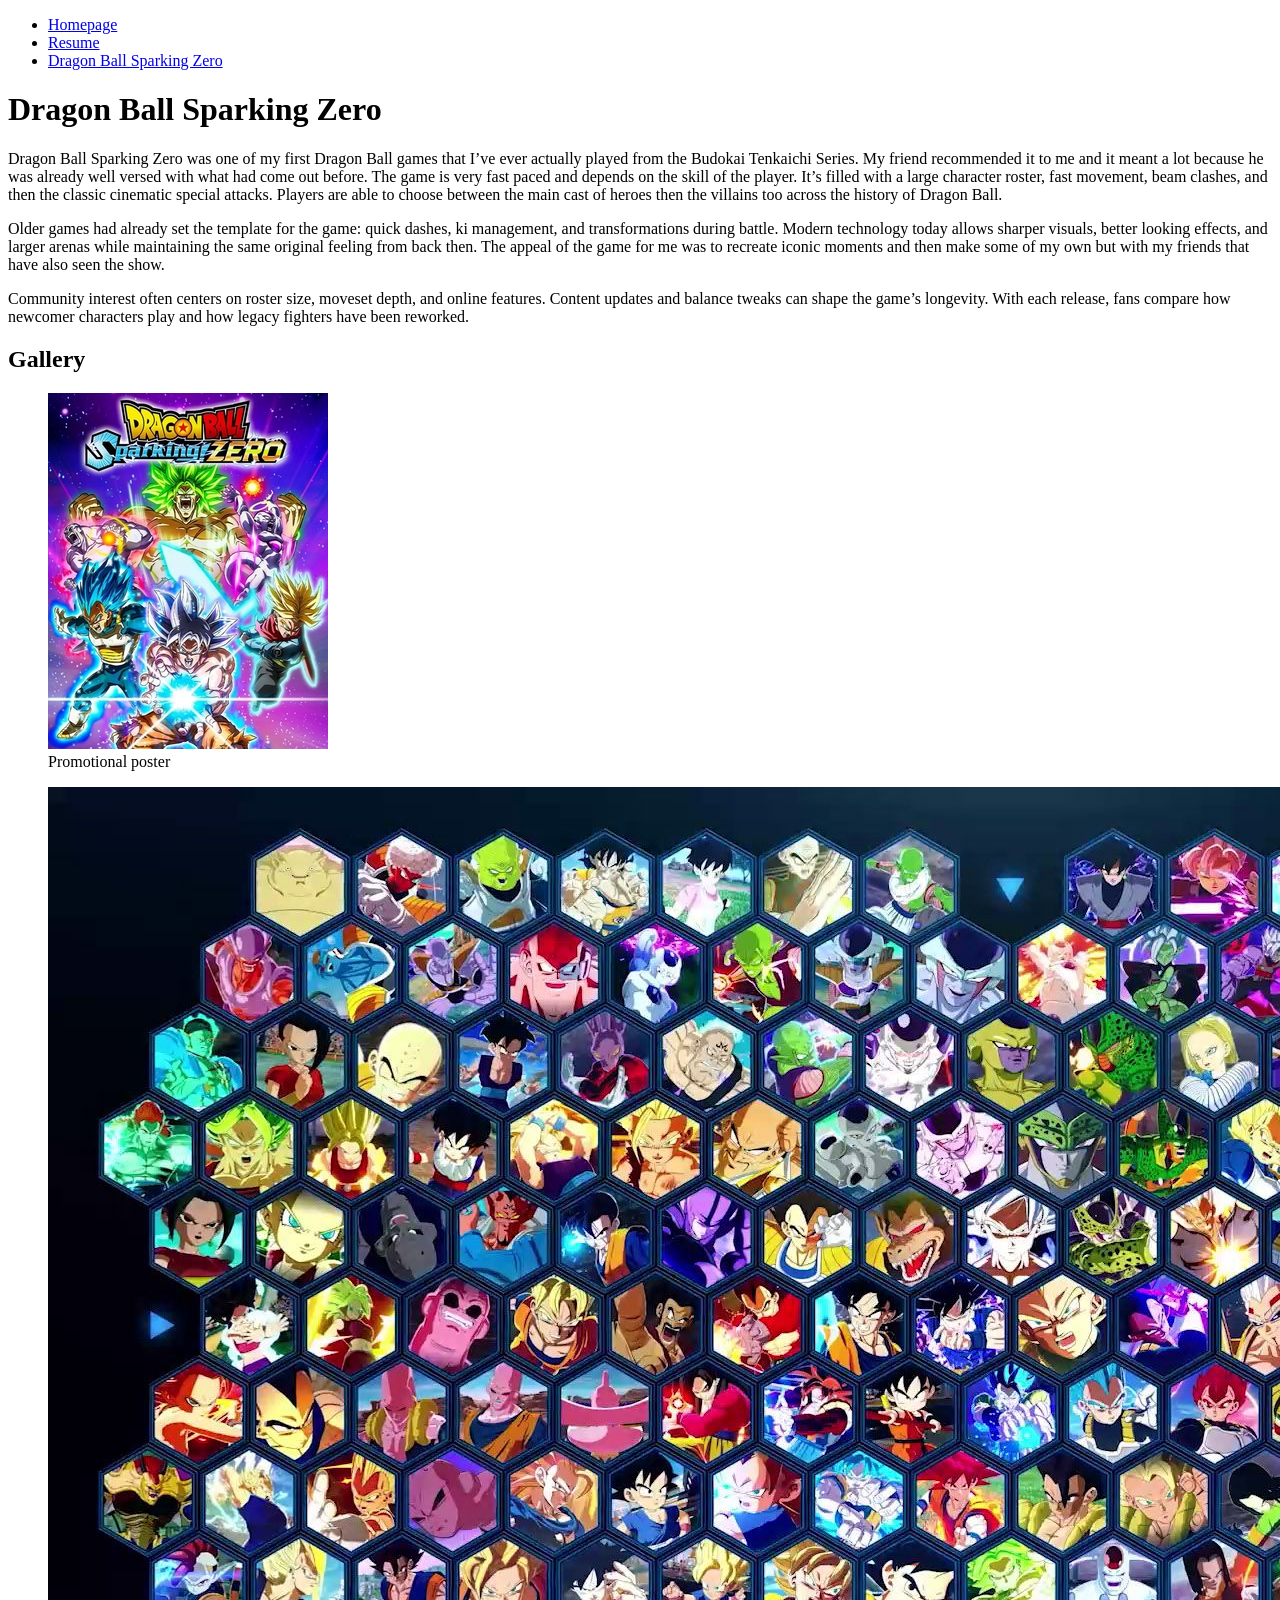
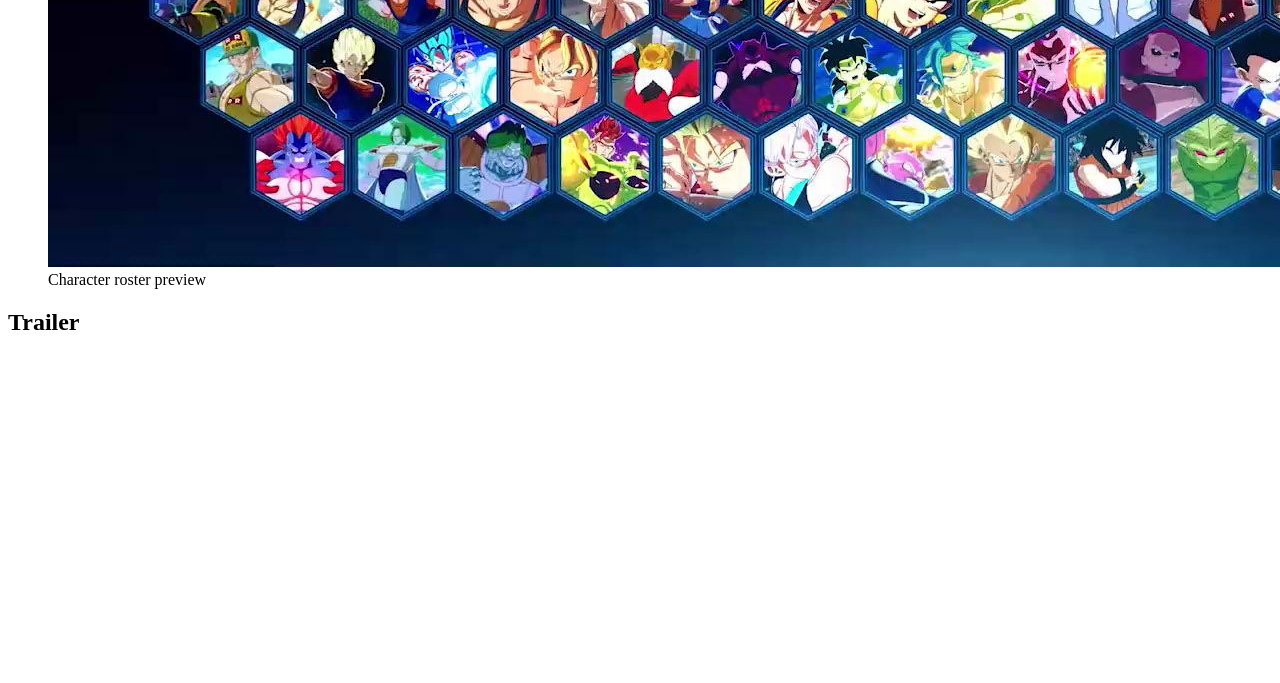
==== page3.html @ 7d8c7942 "Initial commit for Project 1" ====
<!DOCTYPE html>
<html lang="en">
<head>
  <meta charset="UTF-8">
  <title>Dragon Ball Sparking Zero</title>
</head>
<body>
  <header>
    <nav>
      <ul>
        <li><a href="index.html">Homepage</a></li>
        <li><a href="resume.html">Resume</a></li>
        <li><a href="page3.html">Dragon Ball Sparking Zero</a></li>
      </ul>
    </nav>
  </header>

  <main>
    <h1>Dragon Ball Sparking Zero</h1>
    <p>Dragon Ball Sparking Zero was one of my first Dragon Ball games that I’ve ever actually played from the Budokai Tenkaichi Series. My friend recommended it to me and it meant a lot because he was already well versed with what had come out before. The game is very fast paced and depends on the skill of the player. It’s filled with a large character roster, fast movement, beam clashes, and then the classic cinematic special attacks. Players are able to choose between the main cast of heroes then the villains too across the history of Dragon Ball.</p>

    <p>Older games had already set the template for the game: quick dashes, ki management, and transformations during battle. Modern technology today allows sharper visuals, better looking effects, and larger arenas while maintaining the same original feeling from back then. The appeal of the game for me was to recreate iconic moments and then make some of my own but with my friends that have also seen the show.</p>

    <p>Community interest often centers on roster size, moveset depth, and online features. Content updates and balance tweaks can shape the game’s longevity. With each release, fans compare how newcomer characters play and how legacy fighters have been reworked.</p>

    <h2>Gallery</h2>
    <figure>
      <img src="images/DBSZ1.jpg" alt="Poster art for Dragon Ball Sparking Zero featuring several main characters">
      <figcaption>Promotional poster</figcaption>
    </figure>
    <figure>
      <img src="images/DBSZ2.jpg" alt="Character selection grid featuring many Dragon Ball fighters">
      <figcaption>Character roster preview</figcaption>
    </figure>

    <h2>Trailer</h2>
    <iframe
      src="https://www.youtube.com/embed/gL6Mx6bHnPc"
      title="Dragon Ball Sparking Zero Trailer"
      width="560"
      height="315"
      frameborder="0"
      allow="accelerometer; autoplay; clipboard-write; encrypted-media; gyroscope; picture-in-picture; web-share"
      allowfullscreen>
    </iframe>
  </main>
</body>
</html>  
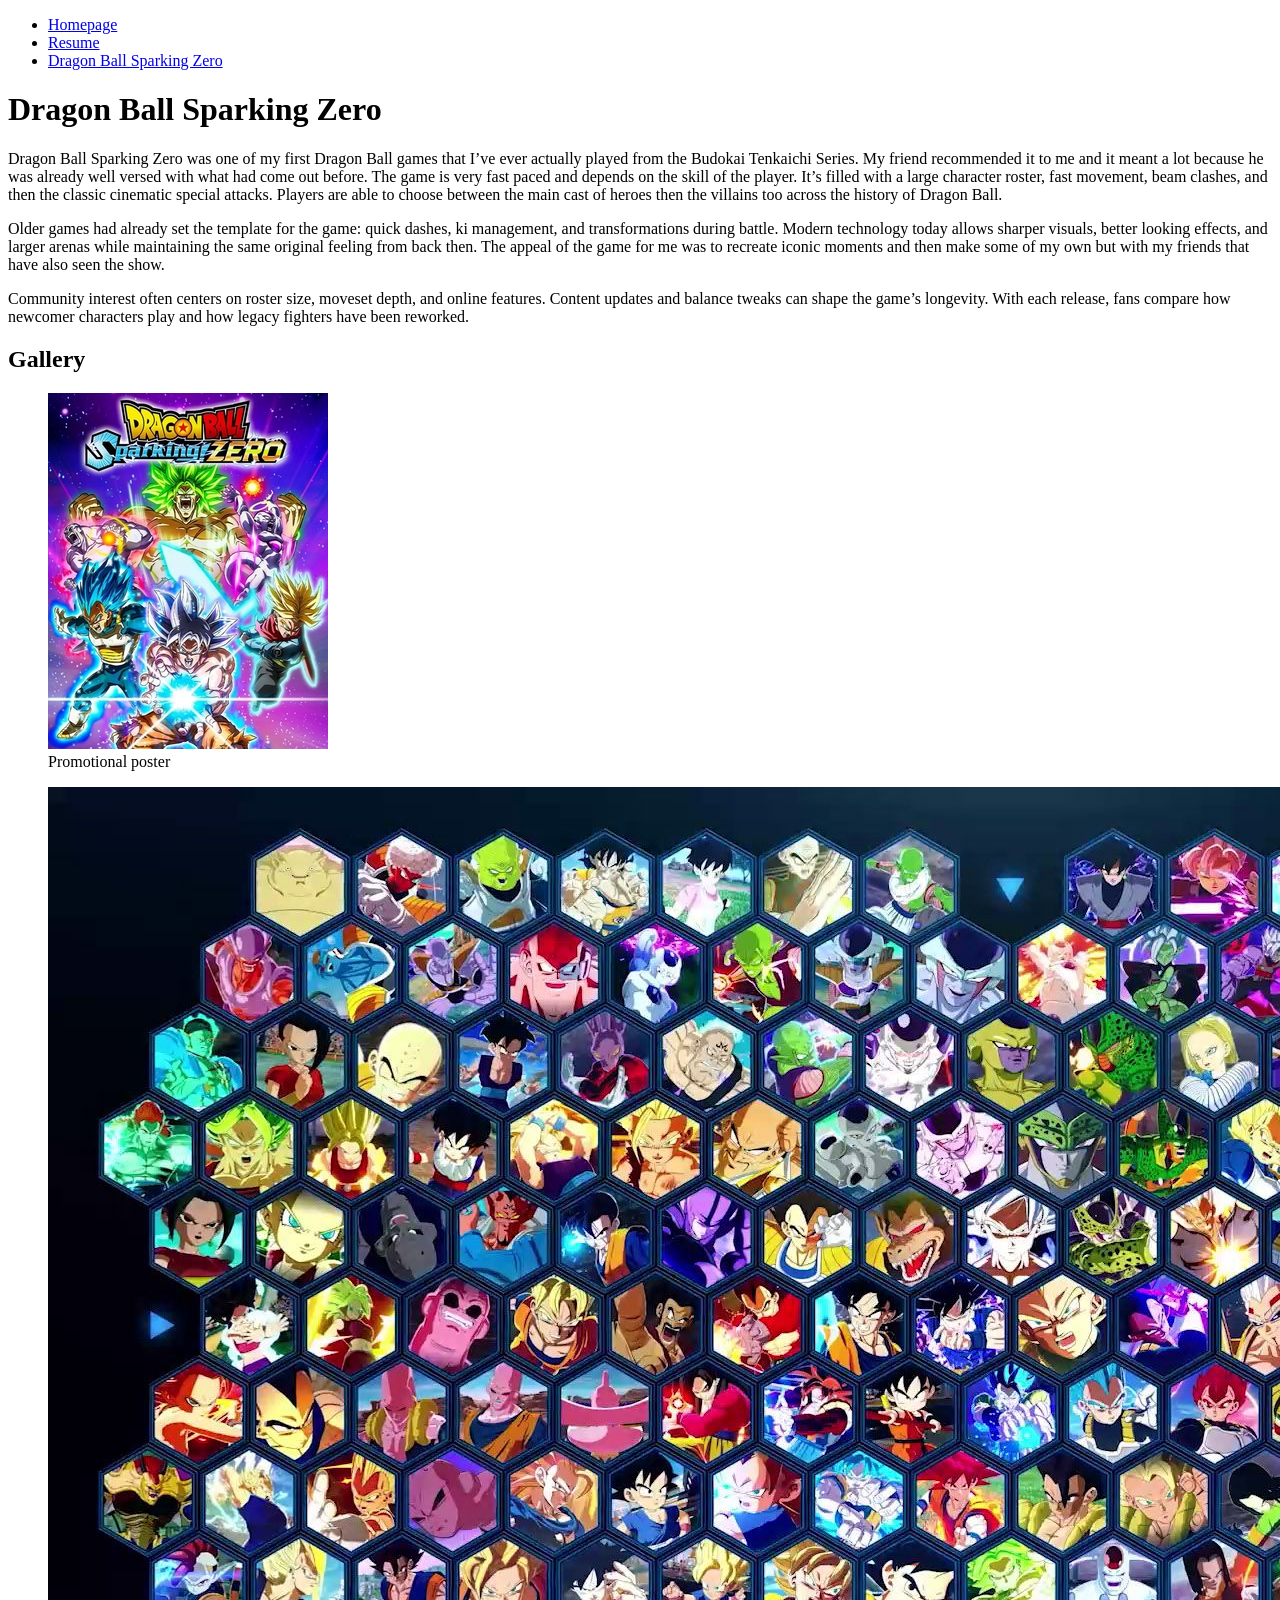
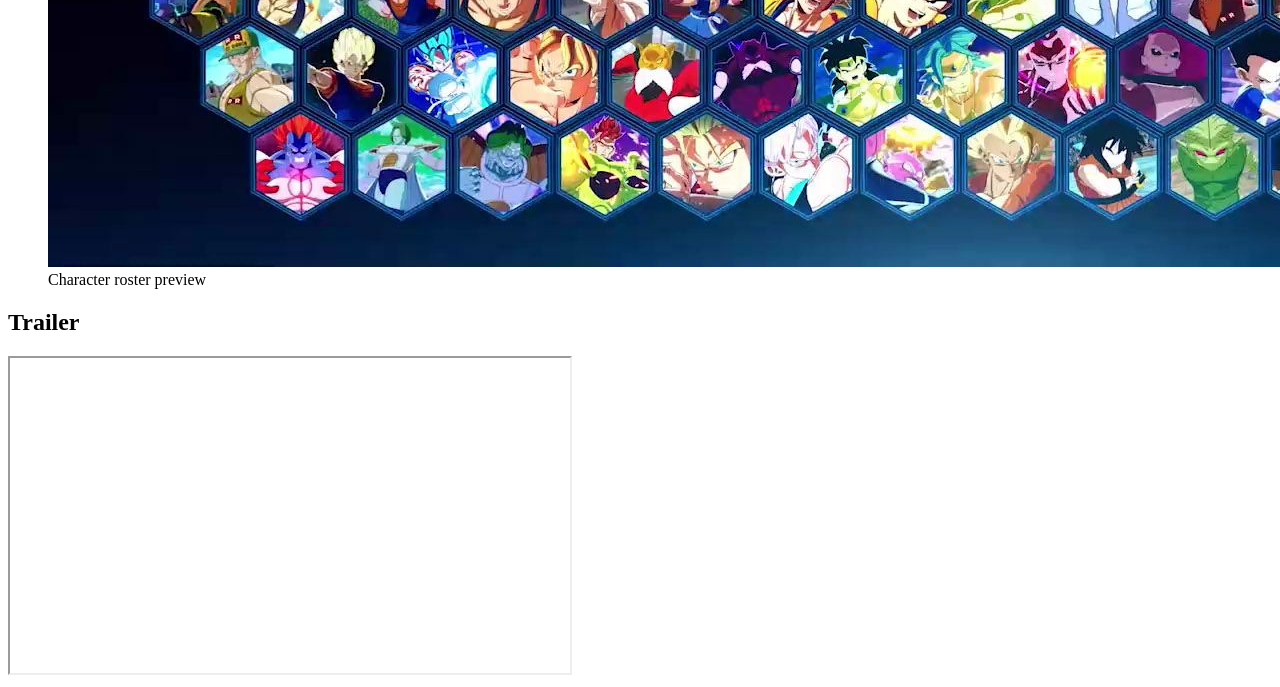
==== commit d2a7c08b: "Fix page3.html validation issues" ====
--- a/page3.html
+++ b/page3.html
@@ -1,48 +1,47 @@
-<!DOCTYPE html>
-<html lang="en">
-<head>
-  <meta charset="UTF-8">
-  <title>Dragon Ball Sparking Zero</title>
-</head>
-<body>
-  <header>
-    <nav>
-      <ul>
-        <li><a href="index.html">Homepage</a></li>
-        <li><a href="resume.html">Resume</a></li>
-        <li><a href="page3.html">Dragon Ball Sparking Zero</a></li>
-      </ul>
-    </nav>
-  </header>
-
-  <main>
-    <h1>Dragon Ball Sparking Zero</h1>
-    <p>Dragon Ball Sparking Zero was one of my first Dragon Ball games that I’ve ever actually played from the Budokai Tenkaichi Series. My friend recommended it to me and it meant a lot because he was already well versed with what had come out before. The game is very fast paced and depends on the skill of the player. It’s filled with a large character roster, fast movement, beam clashes, and then the classic cinematic special attacks. Players are able to choose between the main cast of heroes then the villains too across the history of Dragon Ball.</p>
-
-    <p>Older games had already set the template for the game: quick dashes, ki management, and transformations during battle. Modern technology today allows sharper visuals, better looking effects, and larger arenas while maintaining the same original feeling from back then. The appeal of the game for me was to recreate iconic moments and then make some of my own but with my friends that have also seen the show.</p>
-
-    <p>Community interest often centers on roster size, moveset depth, and online features. Content updates and balance tweaks can shape the game’s longevity. With each release, fans compare how newcomer characters play and how legacy fighters have been reworked.</p>
-
-    <h2>Gallery</h2>
-    <figure>
-      <img src="images/DBSZ1.jpg" alt="Poster art for Dragon Ball Sparking Zero featuring several main characters">
-      <figcaption>Promotional poster</figcaption>
-    </figure>
-    <figure>
-      <img src="images/DBSZ2.jpg" alt="Character selection grid featuring many Dragon Ball fighters">
-      <figcaption>Character roster preview</figcaption>
-    </figure>
-
-    <h2>Trailer</h2>
-    <iframe
-      src="https://www.youtube.com/embed/gL6Mx6bHnPc"
-      title="Dragon Ball Sparking Zero Trailer"
-      width="560"
-      height="315"
-      frameborder="0"
-      allow="accelerometer; autoplay; clipboard-write; encrypted-media; gyroscope; picture-in-picture; web-share"
-      allowfullscreen>
-    </iframe>
-  </main>
-</body>
-</html>  +<!DOCTYPE html>
+<html lang="en">
+<head>
+  <meta charset="UTF-8">
+  <title>Dragon Ball Sparking Zero</title>
+</head>
+<body>
+  <header>
+    <nav>
+      <ul>
+        <li><a href="index.html">Homepage</a></li>
+        <li><a href="resume.html">Resume</a></li>
+        <li><a href="page3.html">Dragon Ball Sparking Zero</a></li>
+      </ul>
+    </nav>
+  </header>
+
+  <main>
+    <h1>Dragon Ball Sparking Zero</h1>
+    <p>Dragon Ball Sparking Zero was one of my first Dragon Ball games that I’ve ever actually played from the Budokai Tenkaichi Series. My friend recommended it to me and it meant a lot because he was already well versed with what had come out before. The game is very fast paced and depends on the skill of the player. It’s filled with a large character roster, fast movement, beam clashes, and then the classic cinematic special attacks. Players are able to choose between the main cast of heroes then the villains too across the history of Dragon Ball.</p>
+
+    <p>Older games had already set the template for the game: quick dashes, ki management, and transformations during battle. Modern technology today allows sharper visuals, better looking effects, and larger arenas while maintaining the same original feeling from back then. The appeal of the game for me was to recreate iconic moments and then make some of my own but with my friends that have also seen the show.</p>
+
+    <p>Community interest often centers on roster size, moveset depth, and online features. Content updates and balance tweaks can shape the game’s longevity. With each release, fans compare how newcomer characters play and how legacy fighters have been reworked.</p>
+
+    <h2>Gallery</h2>
+    <figure>
+      <img src="images/DBSZ1.jpg" alt="Poster art for Dragon Ball Sparking Zero featuring several main characters">
+      <figcaption>Promotional poster</figcaption>
+    </figure>
+    <figure>
+      <img src="images/DBSZ2.jpg" alt="Character selection grid featuring many Dragon Ball fighters">
+      <figcaption>Character roster preview</figcaption>
+    </figure>
+
+    <h2>Trailer</h2>
+    <iframe
+      src="https://www.youtube.com/embed/gL6Mx6bHnPc"
+      title="Dragon Ball Sparking Zero Trailer"
+      width="560"
+      height="315"
+      allow="accelerometer; autoplay; clipboard-write; encrypted-media; gyroscope; picture-in-picture; web-share"
+      allowfullscreen>
+    </iframe>
+  </main>
+</body>
+</html>
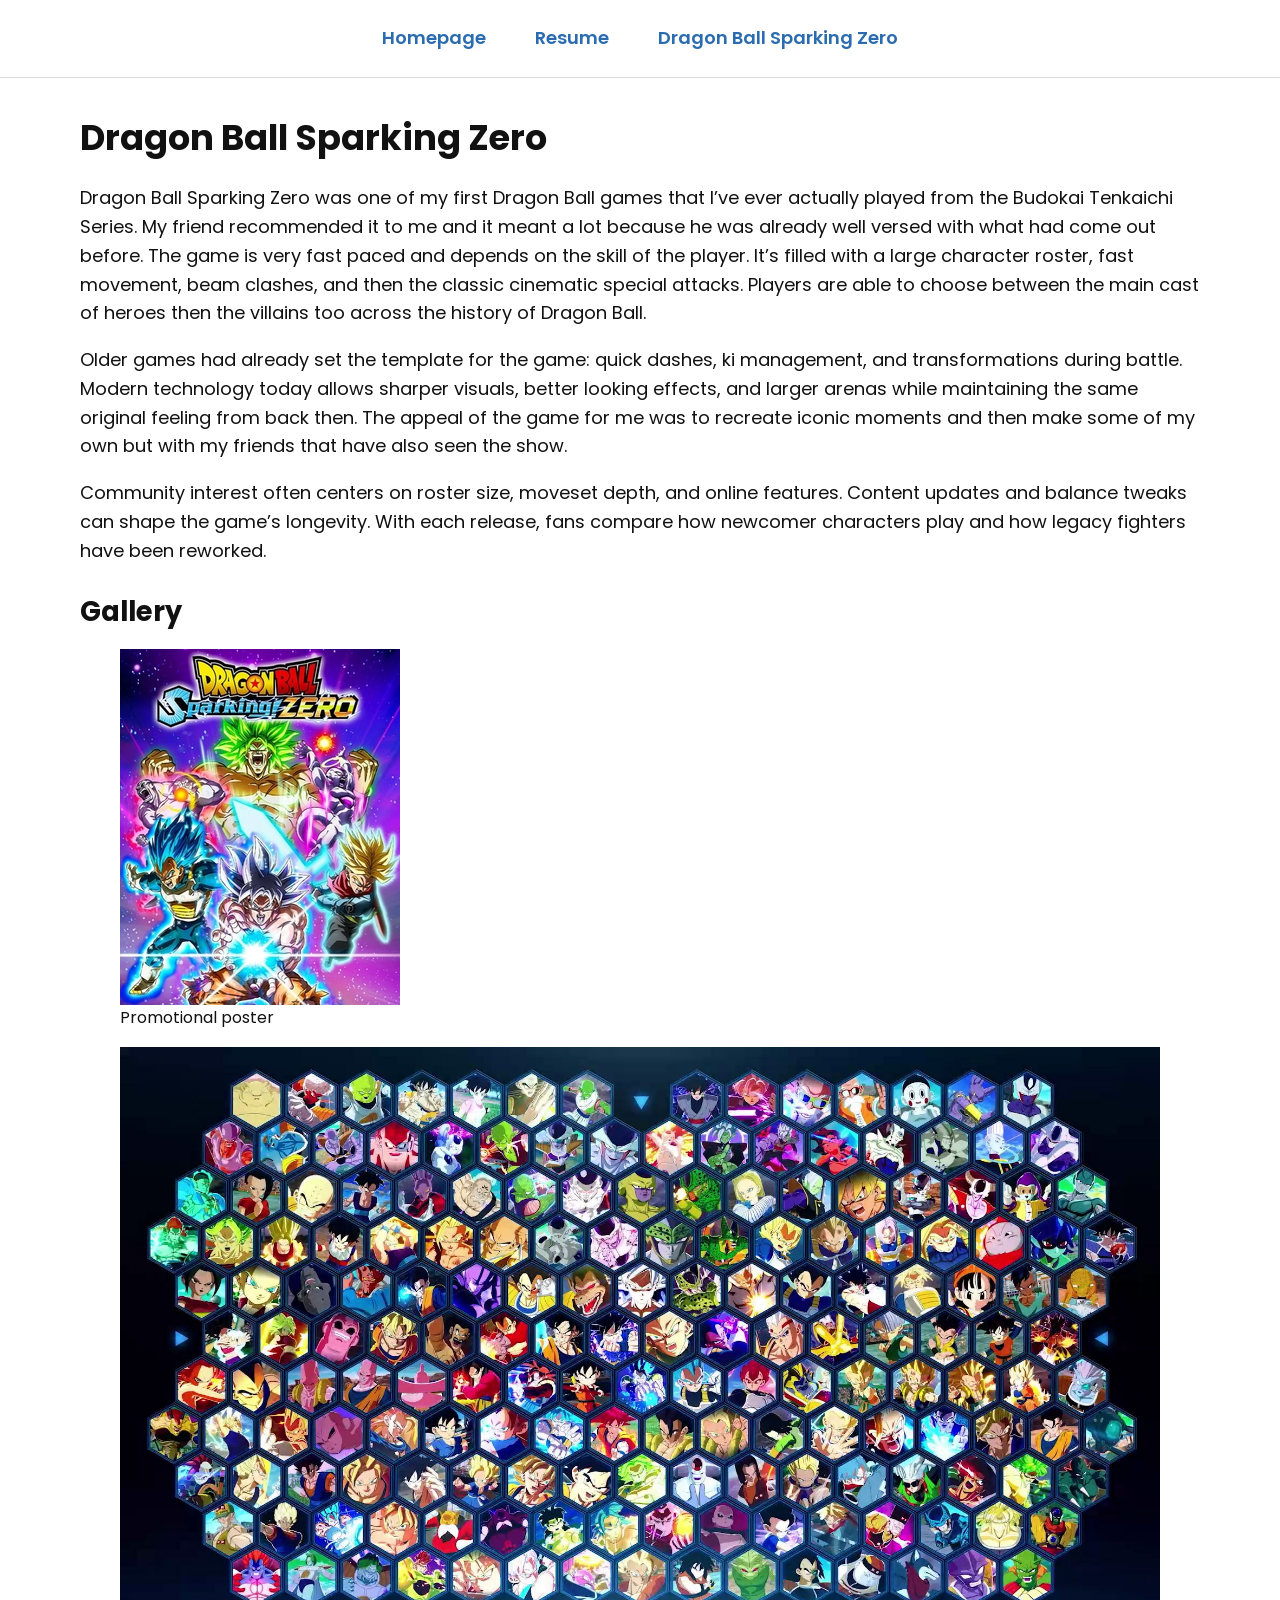
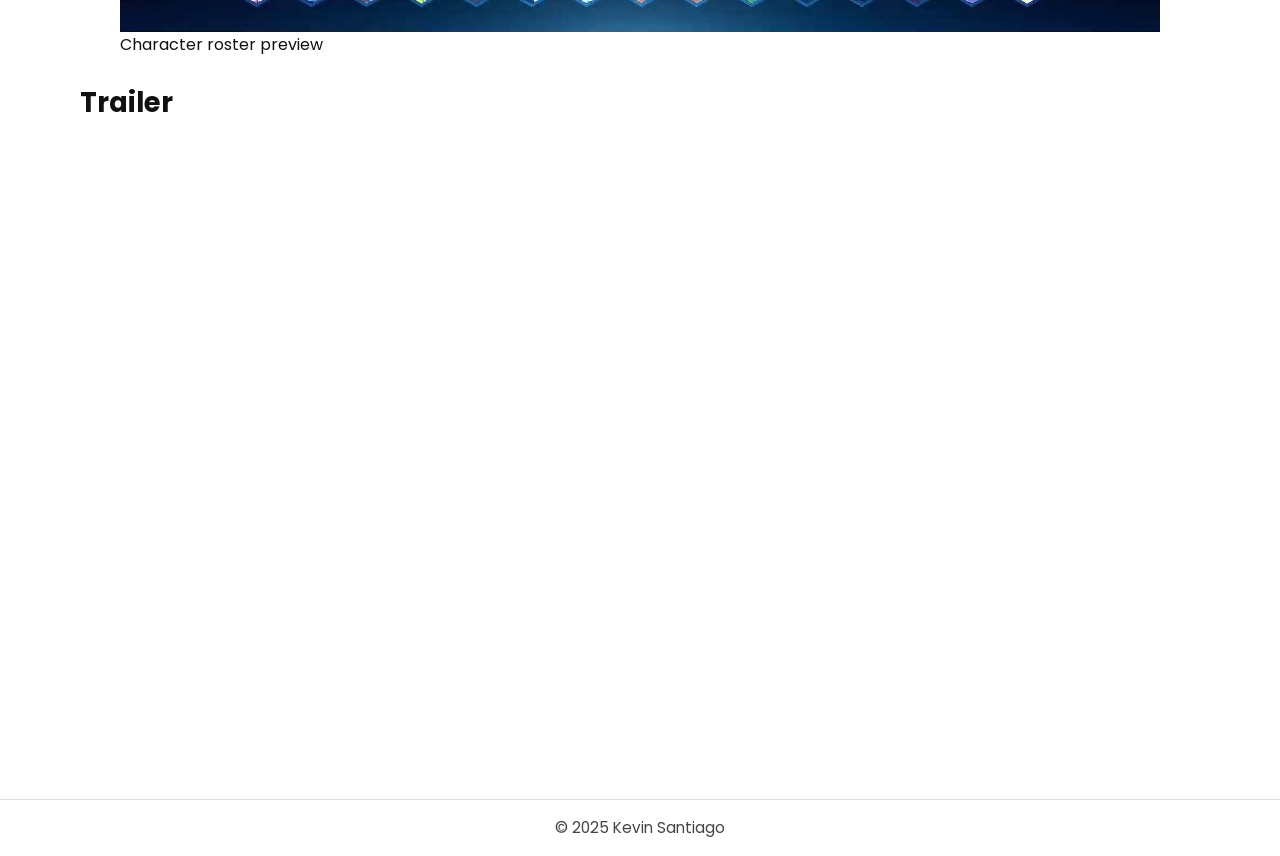
==== commit 7923c1fa: "Project 2: add styles.css, wrappers, centered nav, fixed+fluid layouts" ====
--- a/page3.html
+++ b/page3.html
@@ -3,45 +3,55 @@
 <head>
   <meta charset="UTF-8">
   <title>Dragon Ball Sparking Zero</title>
+  <meta name="viewport" content="width=device-width, initial-scale=1">
+  <link rel="stylesheet" href="css/styles.css">
 </head>
 <body>
   <header>
-    <nav>
-      <ul>
-        <li><a href="index.html">Homepage</a></li>
-        <li><a href="resume.html">Resume</a></li>
-        <li><a href="page3.html">Dragon Ball Sparking Zero</a></li>
-      </ul>
-    </nav>
+    <div class="wrapper">
+      <nav aria-label="Primary">
+        <ul>
+          <li><a href="index.html">Homepage</a></li>
+          <li><a href="resume.html">Resume</a></li>
+          <li><a href="page3.html">Dragon Ball Sparking Zero</a></li>
+        </ul>
+      </nav>
+    </div>
   </header>
 
   <main>
-    <h1>Dragon Ball Sparking Zero</h1>
-    <p>Dragon Ball Sparking Zero was one of my first Dragon Ball games that I’ve ever actually played from the Budokai Tenkaichi Series. My friend recommended it to me and it meant a lot because he was already well versed with what had come out before. The game is very fast paced and depends on the skill of the player. It’s filled with a large character roster, fast movement, beam clashes, and then the classic cinematic special attacks. Players are able to choose between the main cast of heroes then the villains too across the history of Dragon Ball.</p>
+    <div class="wrapper">
+      <h1>Dragon Ball Sparking Zero</h1>
+      <p>Dragon Ball Sparking Zero was one of my first Dragon Ball games that I’ve ever actually played from the Budokai Tenkaichi Series. My friend recommended it to me and it meant a lot because he was already well versed with what had come out before. The game is very fast paced and depends on the skill of the player. It’s filled with a large character roster, fast movement, beam clashes, and then the classic cinematic special attacks. Players are able to choose between the main cast of heroes then the villains too across the history of Dragon Ball.</p>
 
-    <p>Older games had already set the template for the game: quick dashes, ki management, and transformations during battle. Modern technology today allows sharper visuals, better looking effects, and larger arenas while maintaining the same original feeling from back then. The appeal of the game for me was to recreate iconic moments and then make some of my own but with my friends that have also seen the show.</p>
+      <p>Older games had already set the template for the game: quick dashes, ki management, and transformations during battle. Modern technology today allows sharper visuals, better looking effects, and larger arenas while maintaining the same original feeling from back then. The appeal of the game for me was to recreate iconic moments and then make some of my own but with my friends that have also seen the show.</p>
 
-    <p>Community interest often centers on roster size, moveset depth, and online features. Content updates and balance tweaks can shape the game’s longevity. With each release, fans compare how newcomer characters play and how legacy fighters have been reworked.</p>
+      <p>Community interest often centers on roster size, moveset depth, and online features. Content updates and balance tweaks can shape the game’s longevity. With each release, fans compare how newcomer characters play and how legacy fighters have been reworked.</p>
 
-    <h2>Gallery</h2>
-    <figure>
-      <img src="images/DBSZ1.jpg" alt="Poster art for Dragon Ball Sparking Zero featuring several main characters">
-      <figcaption>Promotional poster</figcaption>
-    </figure>
-    <figure>
-      <img src="images/DBSZ2.jpg" alt="Character selection grid featuring many Dragon Ball fighters">
-      <figcaption>Character roster preview</figcaption>
-    </figure>
+      <h2>Gallery</h2>
+      <figure>
+        <img src="images/DBSZ1.jpg" alt="Poster art for Dragon Ball Sparking Zero featuring several main characters">
+        <figcaption>Promotional poster</figcaption>
+      </figure>
+      <figure>
+        <img src="images/DBSZ2.jpg" alt="Character selection grid featuring many Dragon Ball fighters">
+        <figcaption>Character roster preview</figcaption>
+      </figure>
 
-    <h2>Trailer</h2>
-    <iframe
-      src="https://www.youtube.com/embed/gL6Mx6bHnPc"
-      title="Dragon Ball Sparking Zero Trailer"
-      width="560"
-      height="315"
-      allow="accelerometer; autoplay; clipboard-write; encrypted-media; gyroscope; picture-in-picture; web-share"
-      allowfullscreen>
-    </iframe>
+      <h2>Trailer</h2>
+      <div class="video">
+        <iframe
+          src="https://www.youtube.com/embed/gL6Mx6bHnPc"
+          title="Dragon Ball Sparking Zero Trailer"
+          allow="accelerometer; autoplay; clipboard-write; encrypted-media; gyroscope; picture-in-picture; web-share"
+          allowfullscreen>
+        </iframe>
+      </div>
+    </div>
   </main>
+
+  <footer>
+    <div class="wrapper">© 2025 Kevin Santiago</div>
+  </footer>
 </body>
 </html>
--- a/css/styles.css
+++ b/css/styles.css
@@ -0,0 +1,105 @@
+@import url("https://fonts.googleapis.com/css2?family=Poppins:wght@400;600&display=swap");
+
+:root{
+  --maxw: 70rem;
+  --space: 1rem;
+  --space-lg: 2rem;
+  --text: #111;
+  --bg: #fff;
+  --accent: #2b6cb0;
+}
+
+html{font-size:100%;}
+body{
+  margin:0;
+  font-family:"Poppins", system-ui, -apple-system, Segoe UI, Roboto, Arial, sans-serif;
+  color:var(--text);
+  background:var(--bg);
+  line-height:1.6;
+}
+
+.wrapper{
+  width:min(100%, var(--maxw));
+  margin-inline:auto;
+  padding-inline:clamp(1rem, 3vw, 2rem);
+}
+
+header{
+  padding-block:var(--space);
+  border-bottom:.05rem solid #ddd;
+}
+
+nav ul{
+  list-style:none;
+  margin:0;
+  padding:0;
+  display:flex;
+  gap:clamp(.75rem, 2vw, 1.25rem);
+  justify-content:center;
+  align-items:center;
+}
+
+nav a{
+  text-decoration:none;
+  font-weight:600;
+  padding:.5rem .9rem;
+  border-radius:.5rem;
+  display:inline-block;
+}
+
+nav a:link, nav a:visited{ color:var(--accent); }
+nav a:hover, nav a:focus{ outline:.15rem solid currentColor; }
+
+main{ padding-block:var(--space-lg); }
+
+h1{ font-size:clamp(1.6rem, 3.2vw, 2.2rem); margin:0 0 1rem 0; }
+h2{ font-size:clamp(1.25rem, 2.6vw, 1.7rem); margin:1.5rem 0 .75rem 0; }
+p, li{ font-size:clamp(1rem, 1.8vw, 1.125rem); }
+
+img{ max-width:100%; height:auto; display:block; }
+
+.video{
+  position:relative;
+  width:100%;
+  aspect-ratio:16/9;
+}
+.video iframe{
+  position:absolute;
+  inset:0;
+  width:100%;
+  height:100%;
+  border:0;
+}
+
+.grid{
+  display:grid;
+  grid-template-columns:repeat(auto-fit, minmax(16rem, 1fr));
+  gap:clamp(1rem, 2.5vw, 1.5rem);
+}
+
+.button{
+  display:inline-block;
+  padding:.75rem 1rem;
+  border-radius:.75rem;
+  background:var(--accent);
+  color:#fff;
+  text-decoration:none;
+  font-weight:600;
+}
+
+footer{
+  border-top:.05rem solid #ddd;
+  padding-block:var(--space);
+  text-align:center;
+  font-size:.95rem;
+  color:#444;
+}
+
+.fixed{
+  max-width:60rem;
+  margin-inline:auto;
+}
+
+@media (min-width:48rem){
+  .lead{ font-size:1.25rem; }
+}
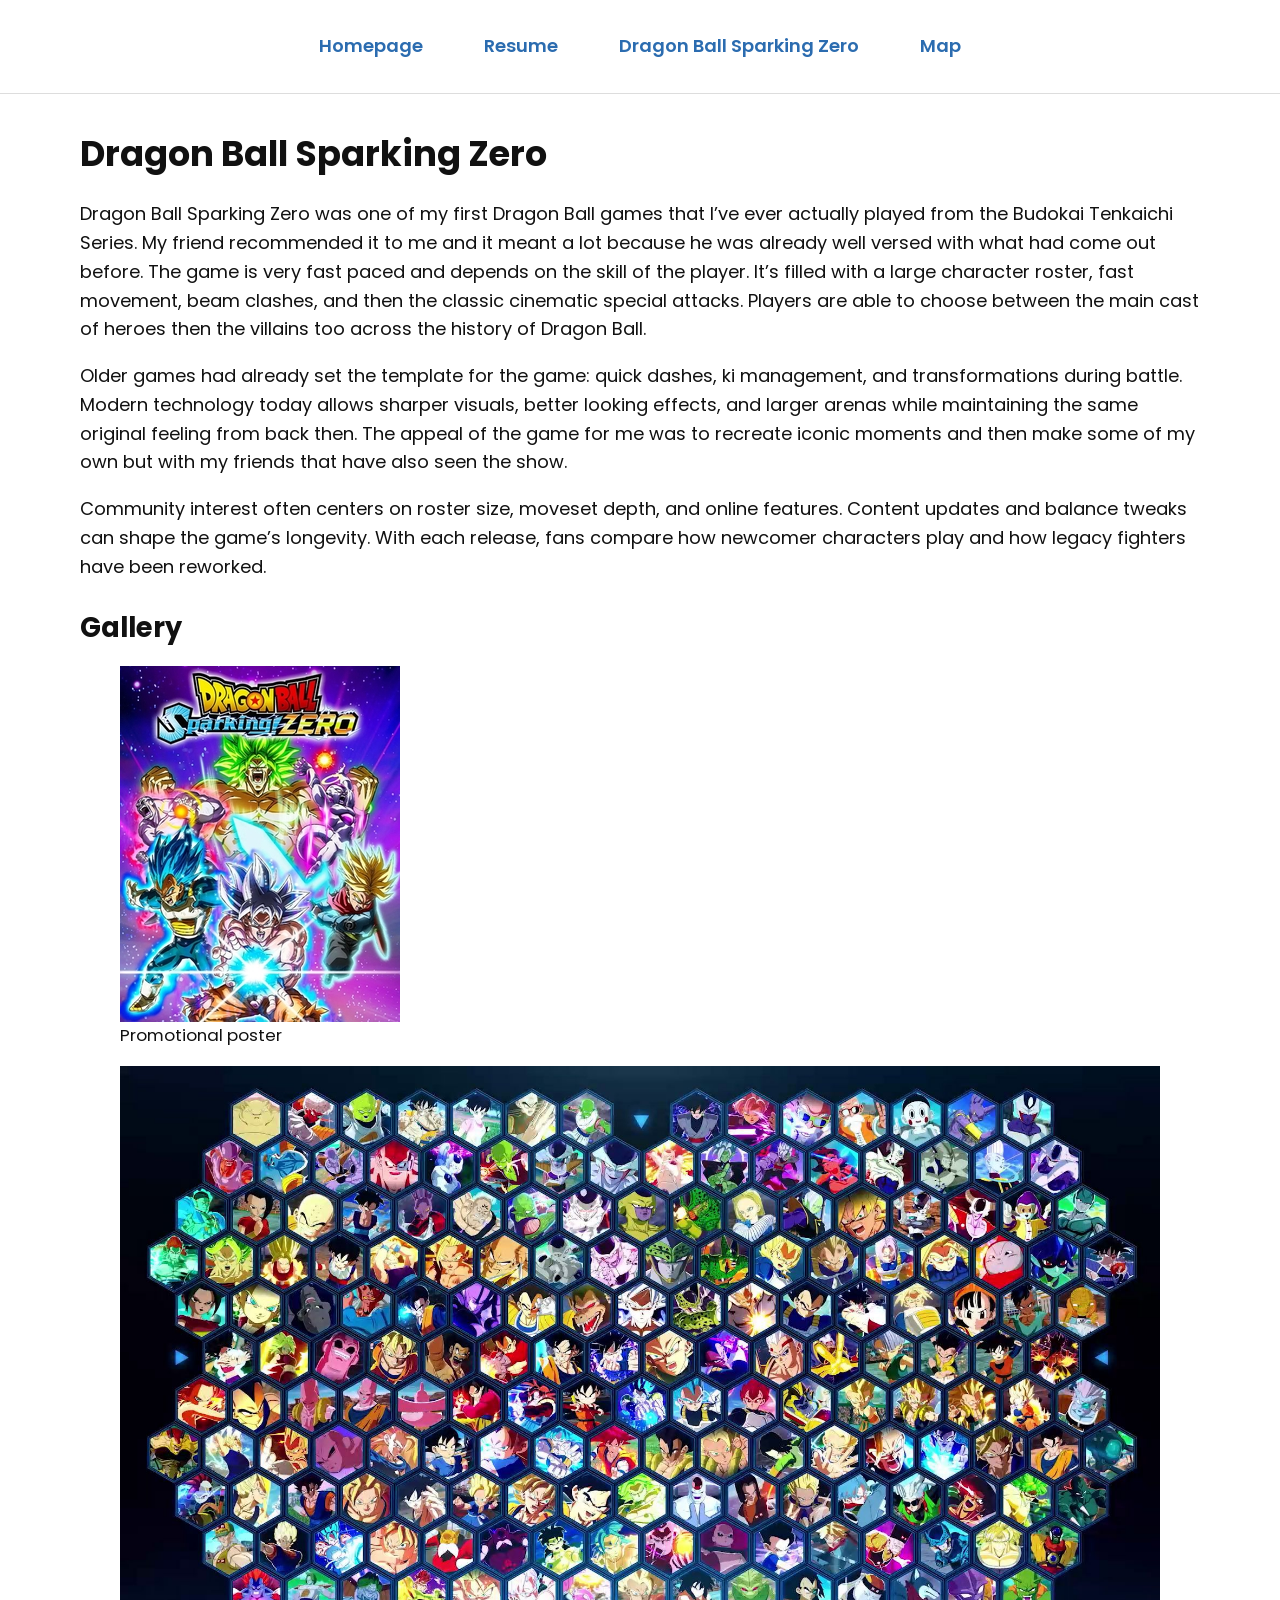
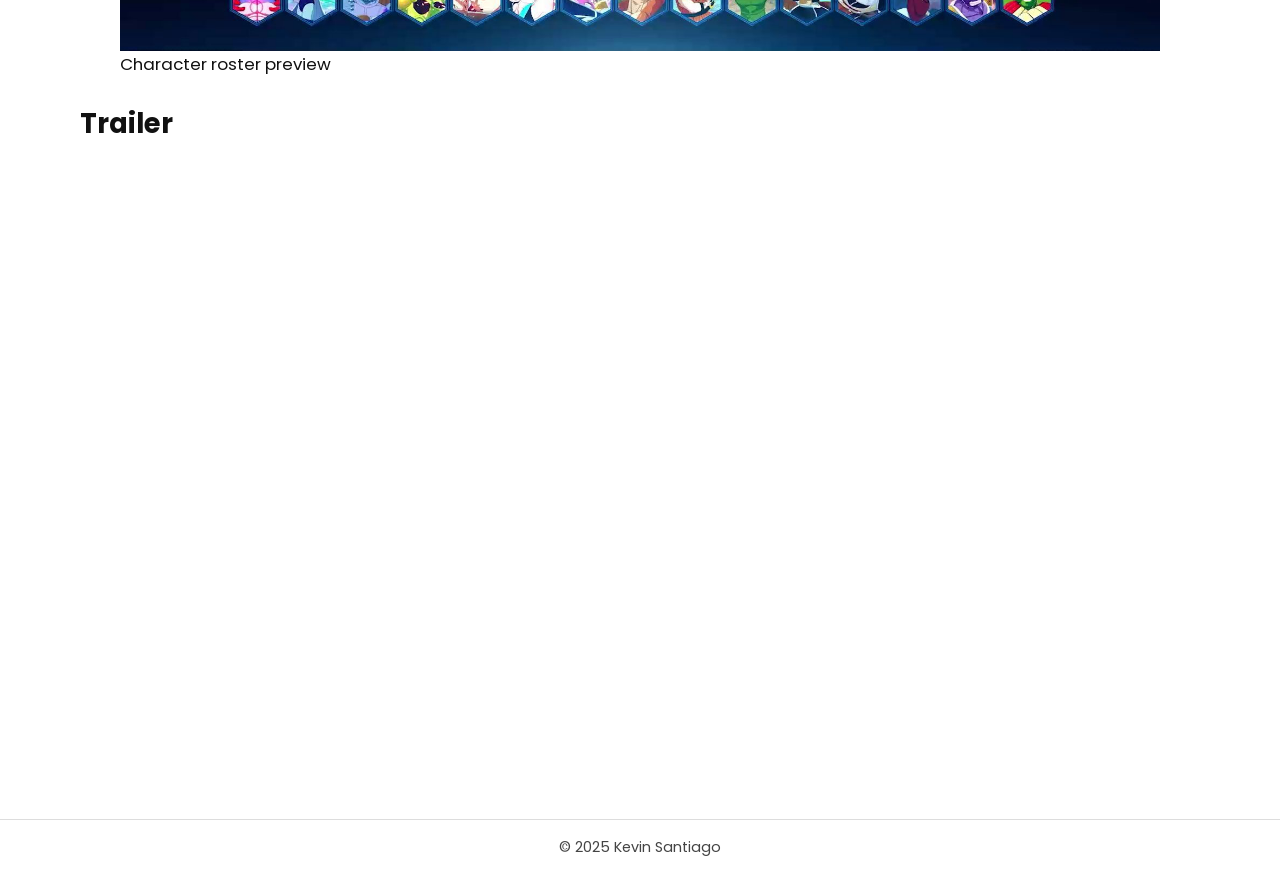
==== commit 0366384f: "Project 3" ====
--- a/page3.html
+++ b/page3.html
@@ -5,6 +5,7 @@
   <title>Dragon Ball Sparking Zero</title>
   <meta name="viewport" content="width=device-width, initial-scale=1">
   <link rel="stylesheet" href="css/styles.css">
+  <script src="script.js" defer></script>
 </head>
 <body>
   <header>
@@ -14,6 +15,7 @@
           <li><a href="index.html">Homepage</a></li>
           <li><a href="resume.html">Resume</a></li>
           <li><a href="page3.html">Dragon Ball Sparking Zero</a></li>
+          <li><a href="map.html">Map</a></li>
         </ul>
       </nav>
     </div>
--- a/css/styles.css
+++ b/css/styles.css
@@ -47,22 +47,47 @@
   display:inline-block;
 }
 
-nav a:link, nav a:visited{ color:var(--accent); }
-nav a:hover, nav a:focus{ outline:.15rem solid currentColor; }
+nav a:link,
+nav a:visited{
+  color:var(--accent);
+}
 
-main{ padding-block:var(--space-lg); }
+nav a:hover,
+nav a:focus{
+  outline:.15rem solid currentColor;
+}
 
-h1{ font-size:clamp(1.6rem, 3.2vw, 2.2rem); margin:0 0 1rem 0; }
-h2{ font-size:clamp(1.25rem, 2.6vw, 1.7rem); margin:1.5rem 0 .75rem 0; }
-p, li{ font-size:clamp(1rem, 1.8vw, 1.125rem); }
+main{
+  padding-block:var(--space-lg);
+}
 
-img{ max-width:100%; height:auto; display:block; }
+h1{
+  font-size:clamp(1.6rem, 3.2vw, 2.2rem);
+  margin:0 0 1rem 0;
+}
+
+h2{
+  font-size:clamp(1.25rem, 2.6vw, 1.7rem);
+  margin:1.5rem 0 .75rem 0;
+}
+
+p,
+li{
+  font-size:clamp(1rem, 1.8vw, 1.125rem);
+}
+
+img{
+  max-width:100%;
+  height:auto;
+  display:block;
+}
 
 .video{
   position:relative;
   width:100%;
   aspect-ratio:16/9;
 }
+
 .video iframe{
   position:absolute;
   inset:0;
@@ -100,6 +125,37 @@
   margin-inline:auto;
 }
 
-@media (min-width:48rem){
-  .lead{ font-size:1.25rem; }
+@media (min-width:40rem){
+  .home main .wrapper{
+    display:grid;
+    grid-template-columns:3fr 2fr;
+    gap:2rem;
+    align-items:flex-start;
+  }
+
+  .home h1{
+    grid-column:1 / -1;
+  }
+
+  header{
+    padding-block:1.5rem;
+  }
+}
+
+@media (min-width:64rem){
+  body{
+    font-size:1.05rem;
+  }
+
+  .wrapper{
+    padding-inline:3rem;
+  }
+
+  nav ul{
+    gap:2rem;
+  }
+
+  footer{
+    font-size:.9rem;
+  }
 }
